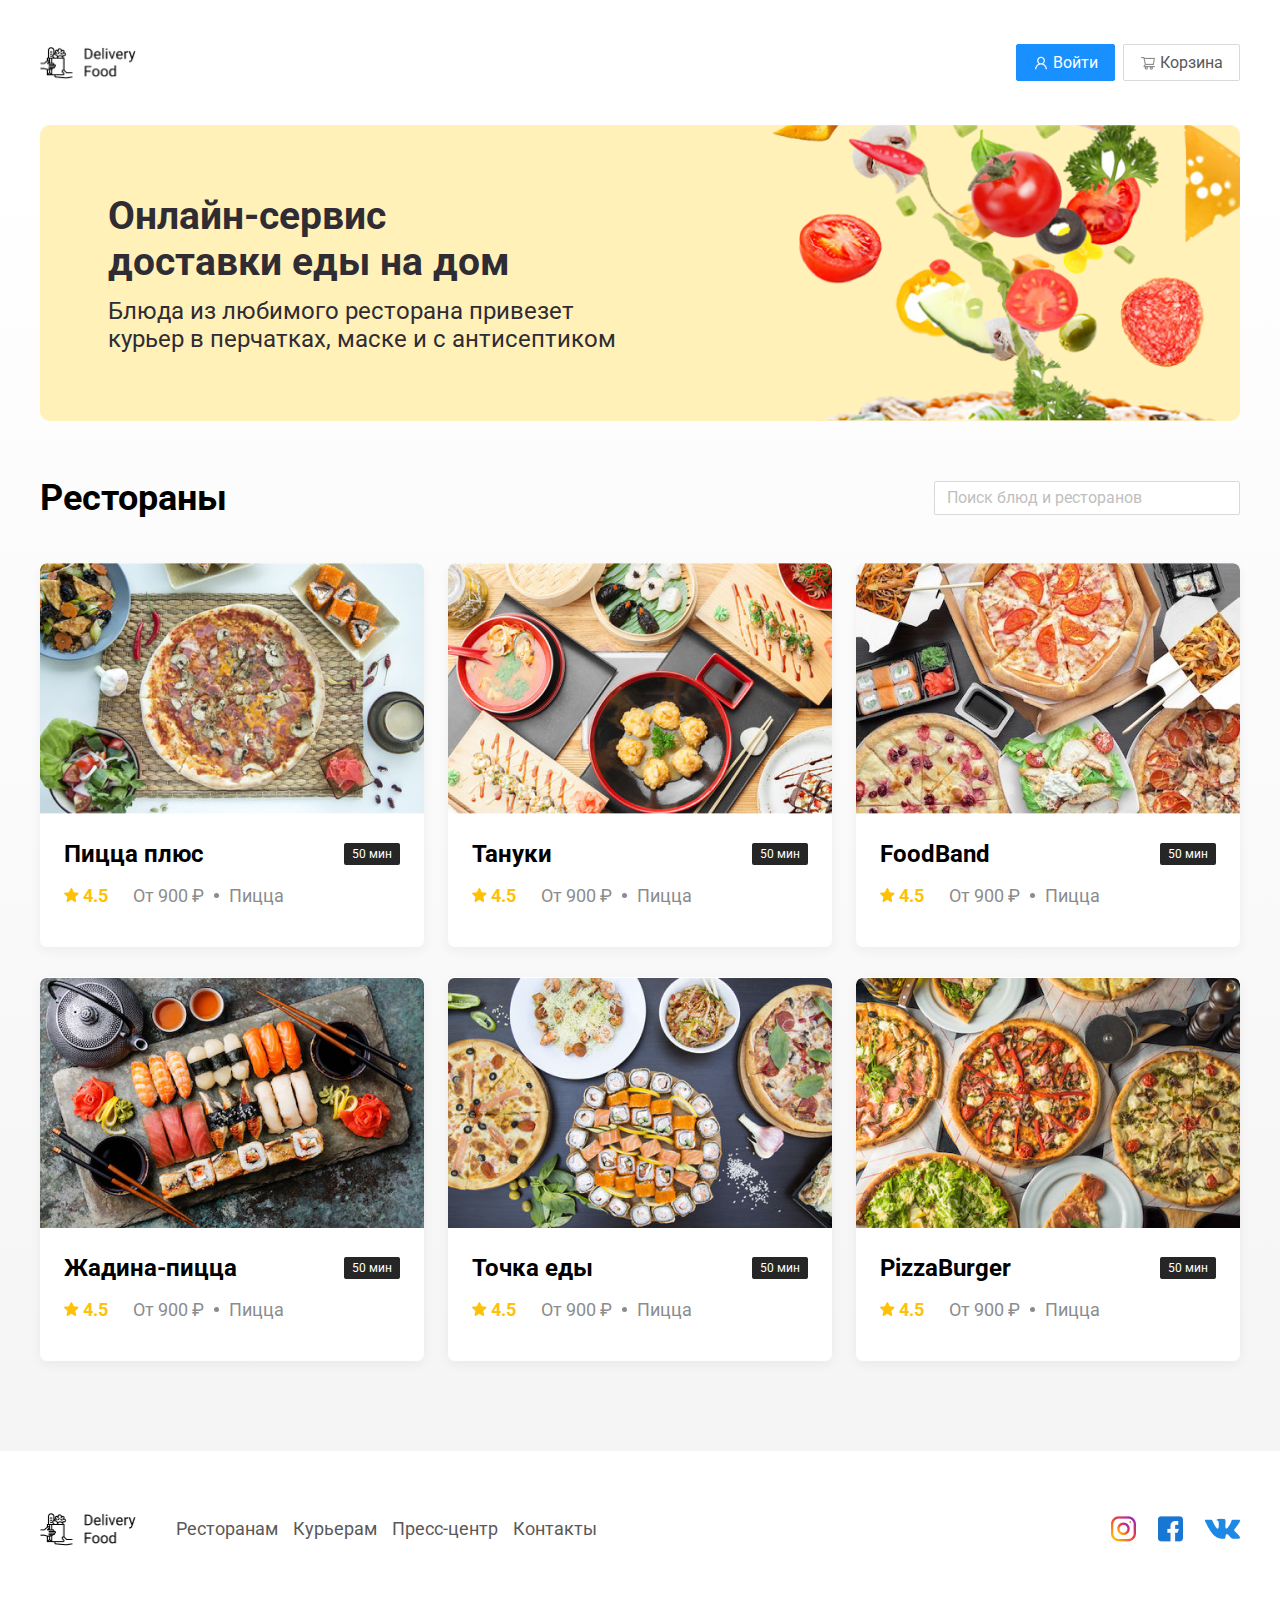
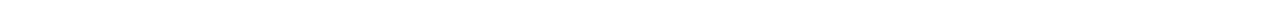
==== index.html @ d11411a3 "перед затиранием верстки в контейнере на первой странице" ====
<!DOCTYPE html>
<html lang="ru">

<head>
  <meta charset="UTF-8">
  <meta http-equiv="X-UA-Compatible" content="IE=edge">
  <meta name="viewport" content="width=device-width, initial-scale=1.0">
  <link rel="preconnect" href="https://fonts.googleapis.com">
  <link rel="preconnect" href="https://fonts.gstatic.com" crossorigin>
  <link href="https://fonts.googleapis.com/css2?family=Roboto:wght@400;700&display=swap" rel="stylesheet">
  <link href="css/style.css" rel="stylesheet">
  <script src="./js/index.js" defer></script>
  <title>Delivery Food</title>
</head>

<body>
  <div class="page-wrapper">
    <header class="header">
      <div class="container">
        <div class="header-box">
          <a href="./index.html" class="header-logo logo">
            <img src="./images/logo.png" alt="logo">
          </a>
          <div class="header-controls">
            <button class="btn btn-primary">
              <img src="./images/icons/user.png" alt="User">
              <span>Войти</span>
            </button>
            <button class="btn btn-outline" id="cart-button">
              <img src="./images/icons/shopping-cart.png" alt="Cart">
              <span>Корзина</span>
            </button>
          </div>
        </div>
      </div>
    </header>

    <main class="main">
      <section class="banner">
        <div class="container">
          <div class="banner__item">
            <h1 class="banner__title">
              Онлайн-сервис доставки еды на дом
            </h1>
            <p class="banner__text">
              Блюда из любимого ресторана привезет курьер в перчатках, маске и с антисептиком
            </p>
          </div>
        </div>
      </section>

      <section class="products">
        <div class="container">
          <div class="products__header">
            <h3 class="products__header-title">Рестораны</h3>
            <input class="products__header-search" type="text" placeholder="Поиск блюд и ресторанов">
          </div>

          <div class="products__wrapper" id="rests-container">
            <a href="./goods.html" class="products__card card">
              <div class="card__image">
                <img src="./images/rests/pizza-plus.jpg" alt="Пицца плюс">
              </div>
              <div class="card__description">
                <div class="card__row">
                  <h4 class="card__title">Пицца плюс</h4>
                  <span class="card__badge">50 мин</span>
                </div>

                <div class="card__row">
                  <div class="card__info">
                    <div class="card__info-raiting">
                      <img src="./images/icons/star.svg" alt="star">
                      4.5
                    </div>
                    <div class="card__info-price">
                      От 900 ₽
                    </div>
                    <div class="card__info-group">
                      Пицца
                    </div>
                  </div>
                </div>

              </div>
            </a>

            <a href="./goods.html" class="products__card card">
              <div class="card__image">
                <img src="./images/rests/tanuki.jpg" alt="Тануки">
              </div>
              <div class="card__description">
                <div class="card__row">
                  <h4 class="card__title">Тануки</h4>
                  <span class="card__badge">50 мин</span>
                </div>

                <div class="card__row">
                  <div class="card__info">
                    <div class="card__info-raiting">
                      <img src="./images/icons/star.svg" alt="star">
                      4.5
                    </div>
                    <div class="card__info-price">
                      От 900 ₽
                    </div>
                    <div class="card__info-group">
                      Пицца
                    </div>
                  </div>
                </div>

              </div>
            </a>

            <a href="./goods.html" class="products__card card">
              <div class="card__image">
                <img src="./images/rests/FoodBand.jpg" alt="FoodBand">
              </div>
              <div class="card__description">
                <div class="card__row">
                  <h4 class="card__title">FoodBand</h4>
                  <span class="card__badge">50 мин</span>
                </div>

                <div class="card__row">
                  <div class="card__info">
                    <div class="card__info-raiting">
                      <img src="./images/icons/star.svg" alt="star">
                      4.5
                    </div>
                    <div class="card__info-price">
                      От 900 ₽
                    </div>
                    <div class="card__info-group">
                      Пицца
                    </div>
                  </div>
                </div>

              </div>
            </a>

            <a href="./goods.html" class="products__card card">
              <div class="card__image">
                <img src="./images/rests/greedy-pizza.jpg" alt="Жадина-пицца">
              </div>
              <div class="card__description">
                <div class="card__row">
                  <h4 class="card__title">Жадина-пицца</h4>
                  <span class="card__badge">50 мин</span>
                </div>

                <div class="card__row">
                  <div class="card__info">
                    <div class="card__info-raiting">
                      <img src="./images/icons/star.svg" alt="star">
                      4.5
                    </div>
                    <div class="card__info-price">
                      От 900 ₽
                    </div>
                    <div class="card__info-group">
                      Пицца
                    </div>
                  </div>
                </div>

              </div>
            </a>

            <a href="./goods.html" class="products__card card">
              <div class="card__image">
                <img src="./images/rests/food-point.jpg" alt="Точка еды">
              </div>
              <div class="card__description">
                <div class="card__row">
                  <h4 class="card__title">Точка еды</h4>
                  <span class="card__badge">50 мин</span>
                </div>

                <div class="card__row">
                  <div class="card__info">
                    <div class="card__info-raiting">
                      <img src="./images/icons/star.svg" alt="star">
                      4.5
                    </div>
                    <div class="card__info-price">
                      От 900 ₽
                    </div>
                    <div class="card__info-group">
                      Пицца
                    </div>
                  </div>
                </div>

              </div>
            </a>

            <a href="./goods.html" class="products__card card">
              <div class="card__image">
                <img src="./images/rests/PizzaBurger.jpg" alt="PizzaBurger">
              </div>
              <div class="card__description">
                <div class="card__row">
                  <h4 class="card__title">PizzaBurger</h4>
                  <span class="card__badge">50 мин</span>
                </div>

                <div class="card__row">
                  <div class="card__info">
                    <div class="card__info-raiting">
                      <img src="./images/icons/star.svg" alt="star">
                      4.5
                    </div>
                    <div class="card__info-price">
                      От 900 ₽
                    </div>
                    <div class="card__info-group">
                      Пицца
                    </div>
                  </div>
                </div>

              </div>
            </a>

          </div>
        </div>
      </section>
    </main>

    <!-- Верстаем модальное окно -->
    <div class="cart-modal-overlay">
      <div class="cart-modal">
        <div class="cart-modal__header">
          <h2 class="cart-modal__header-title">Корзина</h2>
          <span class="cart-modal__header-close">
            <img src="./images/icons/close.svg" alt="close">
          </span>
        </div>

        <div class="cart-modal__body">
          <div class="cart-modal__item">
            <p class="cart-modal__item-title">
              Ролл угорь стандарт
            </p>

            <div class="cart-modal__item-controls">
              <span class="cart-modal__item-price">
                250 ₽
              </span>
              <div class="cart-modal__item-inner">
                <button class="btn btn-outline">-</button>
                <span class="cart-modal__item-count">1</span>
                <button class="btn btn-outline">+</button>
              </div>
            </div>

          </div>
          <div class="cart-modal__item">
            <p class="cart-modal__item-title">
              Ролл угорь стандарт
            </p>

            <div class="cart-modal__item-controls">
              <span class="cart-modal__item-price">
                250 ₽
              </span>
              <div class="cart-modal__item-inner">
                <button class="btn btn-outline">-</button>
                <span class="cart-modal__item-count">1</span>
                <button class="btn btn-outline">+</button>
              </div>
            </div>

          </div>
          <div class="cart-modal__item">
            <p class="cart-modal__item-title">
              Ролл угорь стандарт
            </p>

            <div class="cart-modal__item-controls">
              <span class="cart-modal__item-price">
                250 ₽
              </span>
              <div class="cart-modal__item-inner">
                <button class="btn btn-outline">-</button>
                <span class="cart-modal__item-count">1</span>
                <button class="btn btn-outline">+</button>
              </div>
            </div>

          </div>
        </div>

        <div class="cart-modal__footer">
          <div class="cart-modal__footer-price">
            1250 ₽
          </div>
          <div class="cart-modal__footer-controls">
            <button class="btn btn-primary">
              Оформить заказ
            </button>
            <button class="btn btn-outline">
              Отмена
            </button>
          </div>
        </div>
      </div>
    </div>

    <footer class="footer">
      <div class="container">
        <div class="footer-box">
          <a href="./index.html" class="footer-logo logo">
            <img src="./images/logo.png" alt="logo">
          </a>
          <div class="footer-nav">
            <ul>
              <li>
                <a href="./goods.html">Ресторанам</a>
              </li>
              <li>
                <a href="./goods.html">Курьерам</a>
              </li>
              <li>
                <a href="./goods.html">Пресс-центр</a>
              </li>
              <li>
                <a href="./goods.html">Контакты</a>
              </li>
            </ul>
          </div>
          <div class="footer-social">
            <img src="./images/social/INST.png" alt="instagram">
            <img src="./images/social/FB.png" alt="facebook">
            <img src="./images/social/VK.png" alt="InContact)">
          </div>
        </div>
      </div>
    </footer>
  </div>
</body>

</html>
---- css/style.css ----
* {
  box-sizing: border-box;
  font-family: Roboto;
  font-style: normal;
  line-height: normal;
}

body {
  margin: 0;
  padding: 0;
}

h1,
h2,
h3,
h4,
p {
  margin: 0;
}

.page-wrapper {
  display: flex;
  flex-direction: column;
  min-height: 100vh;
}

.container {
  max-width: 1230px;
  /* height: 100%; */
  margin: 0 auto;
  padding: 0 15px;
}

.main {
  flex-grow: 1;
  background: linear-gradient(180deg, rgba(245, 245, 245, 0.00) 1.04%, #F5F5F5 100%);
}

.btn {
  padding: 8px 16px;
  display: flex;
  align-items: center;
  gap: 4px;
  /* Убираем обводку вокруг кнопок */
  outline: none;
  cursor: pointer;
  font-size: 16px;
  font-weight: 400;
  line-height: 24px;
  /* 150% */
}

.btn-primary {
  border-radius: 2px;
  background: #1890FF;
  border: 1px solid #1890FF;
  color: #FFF;
}

.btn-outline {
  border-radius: 2px;
  border: 1px solid #D9D9D9;
  background: #FFF;
  color: #595959;
}

.logo {
  max-width: 100px;
  max-height: 36px;
}

.logo img {
  width: 100%;

}

.header {
  padding: 44px 0;
}

.header-box {
  display: flex;
  justify-content: space-between;
  align-items: center;
}

.header-controls {
  display: flex;
  align-items: center;
  /* Чтобы кнопки разрастались в левую сторону */
  justify-content: flex-end;
  gap: 8px;
}

.footer {
  padding: 60px 0;
}

.footer-box {
  display: flex;
  flex-wrap: wrap;
  gap: 36px;
  align-items: center;
}

.footer-nav {
  /* растягиваем элемент на все свободное пространство */
  flex-grow: 1;
}

.footer-nav ul {
  display: flex;
  flex-wrap: wrap;
  align-items: center;
  list-style: none;
  gap: 15px;
  padding: 0;
  margin: 0;
}

.footer-nav ul li a {
  color: #595959;
  font-size: 18px;
  font-weight: 400;
  text-decoration: none;
}

.footer-social {
  display: flex;
  align-items: center;
  justify-content: flex-end;
  gap: 21px;
}

.banner {
  margin-bottom: 56px;
}

.banner__item {
  background-color: #FFF1B8;
  background-image: url(../images/banners/banner-img.png);
  background-repeat: no-repeat;
  background-position: center right;
  background-size: contain;
  padding: 68px;
  border-radius: 10px;
}

.banner__title {
  color: #302C34;
  font-size: 39px;
  font-weight: 700;
  max-width: 460px;
  margin-bottom: 12px;
}

.banner__text {
  color: #302C34;
  font-size: 24px;
  font-weight: 400;
  max-width: 538px;
}

.products__header {
  display: flex;
  gap: 24px;
  flex-wrap: wrap;
  justify-content: space-between;
  align-items: center;
}

.products__header-title {
  color: #000;
  font-size: 36px;
  font-weight: 700;
}

.products__header-search {
  min-width: 306px;
  height: 34px;
  flex-shrink: 0;
  border-radius: 2px;
  border: 1px solid #D9D9D9;
  background: #FFF;
  padding: 5px 12px;
}

.products__header-search:focus {
  outline: none;
}

.products__header-search::placeholder {
  color: #BFBFBF;
  font-size: 16px;
  font-weight: 400;
  line-height: 24px;
  /* 150% */
}

.products__wrapper {
  display: flex;
  flex-wrap: wrap;
  gap: 30px 24px;
  margin-top: 44px;
  margin-bottom: 90px;
}

/* Устанавливаем динамический размер карточки (для адаптива) чтобы на брекпоинтах менять их ширину*/
.products__card {
  width: calc((100% - 48px) / 3);
  border-radius: 7px;
  background: #FFF;
  box-shadow: 0px 4px 12px 0px rgba(0, 0, 0, 0.05);
  /* Чтобы картинка обрезалась по закруглению карточки */
  overflow: hidden;
  text-decoration: none;
}

.card__image {
  width: 100%;
}

.card__image img {
  width: 100%;
}

.card__description {
  padding: 20px 24px 35px;
}

.card__row {
  display: flex;
  justify-content: space-between;
  align-items: center;

}

/* .card__row:not(:last-child) {
  margin-bottom: 10px;
} */

.card__row:nth-child(1) {
  margin-bottom: 10px;
}

.card__row:nth-child(3) {
  margin-top: 29px;
}

.card__title {
  color: #000;
  font-size: 24px;
  font-weight: 700;
  line-height: 32px;
  /* 133.333% */
}

.card__badge {
  color: #FFF;
  font-size: 12px;
  font-weight: 400;
  line-height: 20px;
  /* 166.667% */
  padding: 1px 8px;
  border-radius: 2px;
  background: #262626;
}

.card__info {
  display: flex;
  align-items: center;
  justify-content: flex-start;
  flex-wrap: wrap;
  row-gap: 25px;
  column-gap: 25px;
}

.card__info-raiting {
  color: #FFC107;
  font-size: 18px;
  font-weight: 700;
  line-height: 32px;
  /* 177.778% */
}

.card__info-price,
.card__info-group {
  color: #8C8C8C;
  font-size: 18px;
  font-weight: 400;
  line-height: 32px;
  /* 177.778% */
}

.card__info-group {
  position: relative;
}

.card__info-group::before {
  position: absolute;
  content: "";
  display: block;
  width: 5px;
  height: 5px;
  border-radius: 50%;
  background: #8C8C8C;
  left: -15px;
  top: 13.5px;
}

.card-description__name {
  color: #000;
  font-size: 24px;
  font-weight: 400;
  line-height: 32px;
  /* 133.333% */
}

.card-description__text {
  color: #8C8C8C;
  font-size: 18px;
  font-weight: 400;
}

.card-description__controls {
  display: flex;
  justify-content: flex-start;
  align-items: center;
  gap: 29px;
}

.card-description__controls-prise {
  color: #000;
  font-size: 20px;
  font-weight: 700;
  line-height: 32px;
  /* 160% */
}

.cart-modal-overlay {
  display: none;
  position: fixed;
  top: 0;
  right: 0;
  bottom: 0;
  left: 0;
  background: rgba(0, 0, 0, 0.40);
  justify-content: center;
  align-items: center;
}

.cart-modal-overlay.open {
  display: flex;
}

.cart-modal {
  max-width: 780px;
  width: 100%;
  padding: 40px 45px;
  border-radius: 5px;
  background: #FFF;
}

.cart-modal__header {
  display: flex;
  justify-content: space-between;
  align-items: center;
  margin-bottom: 48px;
}

.cart-modal__header-title {
  color: #000;
  font-size: 36px;
  font-weight: 700;
}

.cart-modal__header-close {
  cursor: pointer;
}

.cart-modal__footer {
  display: flex;
  justify-content: space-between;
  align-items: center;
  flex-wrap: wrap;
  gap: 10px;
  margin-top: 50px;
}

.cart-modal__footer-price {
  padding: 15px 20px;
  border-radius: 5px;
  background: #262626;
  color: #FAFAFA;
  font-size: 20px;
  font-weight: 700;
}

.cart-modal__footer-controls {
  display: flex;
  align-items: center;
  gap: 10px;
}

.cart-modal__item {
  display: flex;
  justify-content: space-between;
  align-items: center;
  /* Предусмотрим перенос строк */
  flex-wrap: wrap;
  gap: 10px;
  padding-right: 16px;
  padding-bottom: 10px;
  border-bottom: 1px solid #D9D9D9;
  margin-bottom: 17px;
}

.cart-modal__item-title {
  color: #000;
  font-size: 18px;
  font-weight: 400;
  line-height: 32px;
  /* 177.778% */
}

.cart-modal__item-controls {
  display: flex;
  align-items: center;
  gap: 48px;
}

.cart-modal__item-price {
  color: #000;
  font-size: 20px;
  font-weight: 700;
  line-height: 32px;
  /* 160% */
}

.cart-modal__item-inner {
  display: flex;
  justify-content: space-between;
  align-items: center;
  gap: 14px;
}

.cart-modal__item-inner button {
  padding-top: 5px;
  padding-bottom: 5px;
  border-radius: 2px;
  border: 1px solid #40A9FF;
  background: #FFF;
  color: #40A9FF;
  font-size: 14px;
  font-weight: 400;
  line-height: 22px;
  /* 157.143% */
}

.cart-modal__item-count {
  color: #000;
  font-size: 16px;
  font-weight: 400;
  line-height: 24px;
  /* 150% */
}


/* @media (max-width: 991px) {} */
/* Или так */
@media (width <=991px) {
  .banner__item {
    background-image: none;
  }

  .banner__header-title {
    max-width: 100%;
  }

  .banner__text {
    max-width: 100%;
  }

  /* Оставляем в строке только 2 карточки */
  .products__card {
    width: calc((100% - 24px) / 2);
  }
}

@media (width <=600px) {

  /* Оставляем в строке только 1 карточку */
  .products__card {
    width: 100%;
  }
}
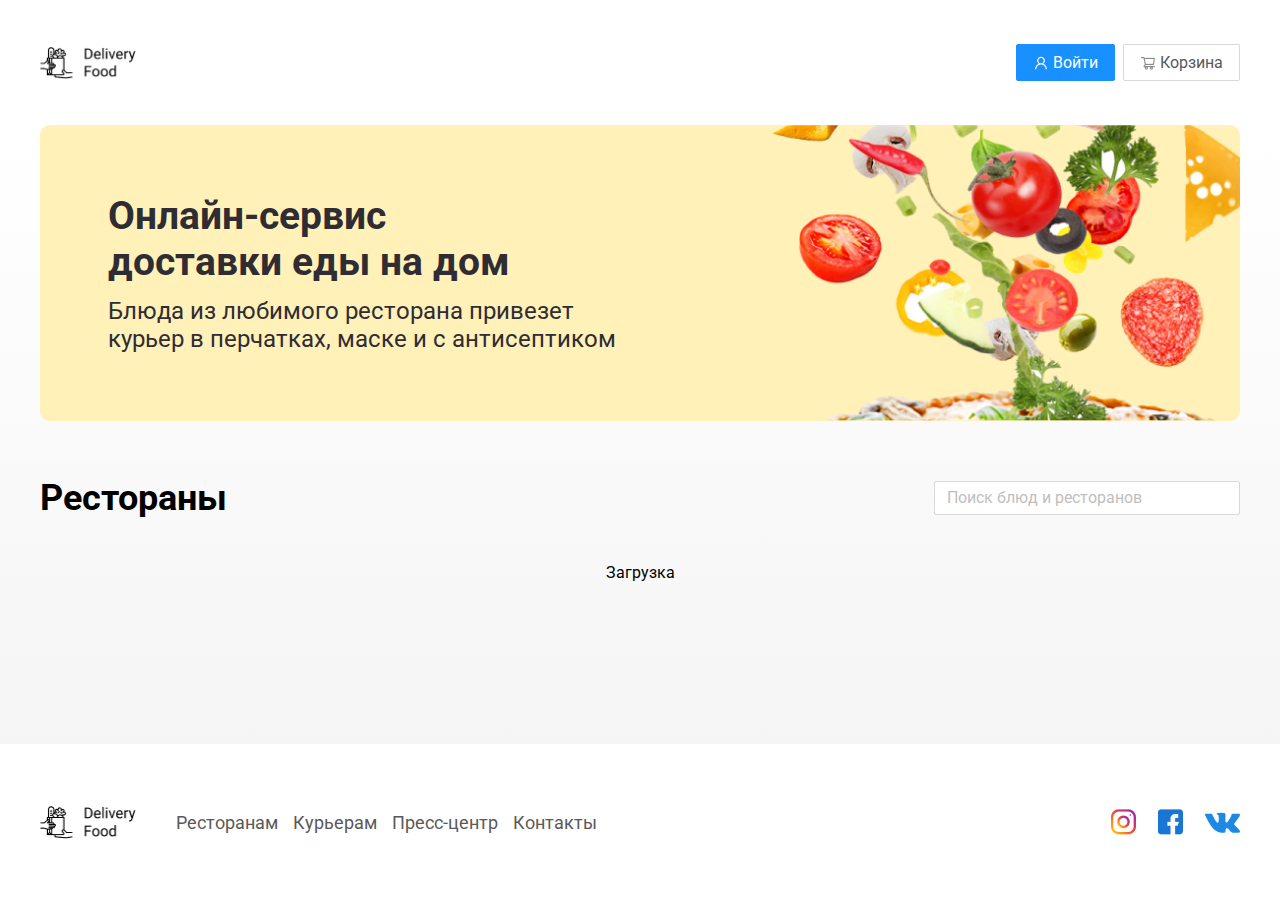
==== commit 1b00e422: "Делаем динамическую отрисовку коарточек ресторанов на странице index.html" ====
--- a/index.html
+++ b/index.html
@@ -115,7 +115,7 @@
 
             <a href="./goods.html" class="products__card card">
               <div class="card__image">
-                <img src="./images/rests/FoodBand.jpg" alt="FoodBand">
+                <img src="./images/rests/foodBand.jpg" alt="FoodBand">
               </div>
               <div class="card__description">
                 <div class="card__row">
@@ -199,7 +199,7 @@
 
             <a href="./goods.html" class="products__card card">
               <div class="card__image">
-                <img src="./images/rests/PizzaBurger.jpg" alt="PizzaBurger">
+                <img src="./images/rests/pizzaBurger.jpg" alt="PizzaBurger">
               </div>
               <div class="card__description">
                 <div class="card__row">
